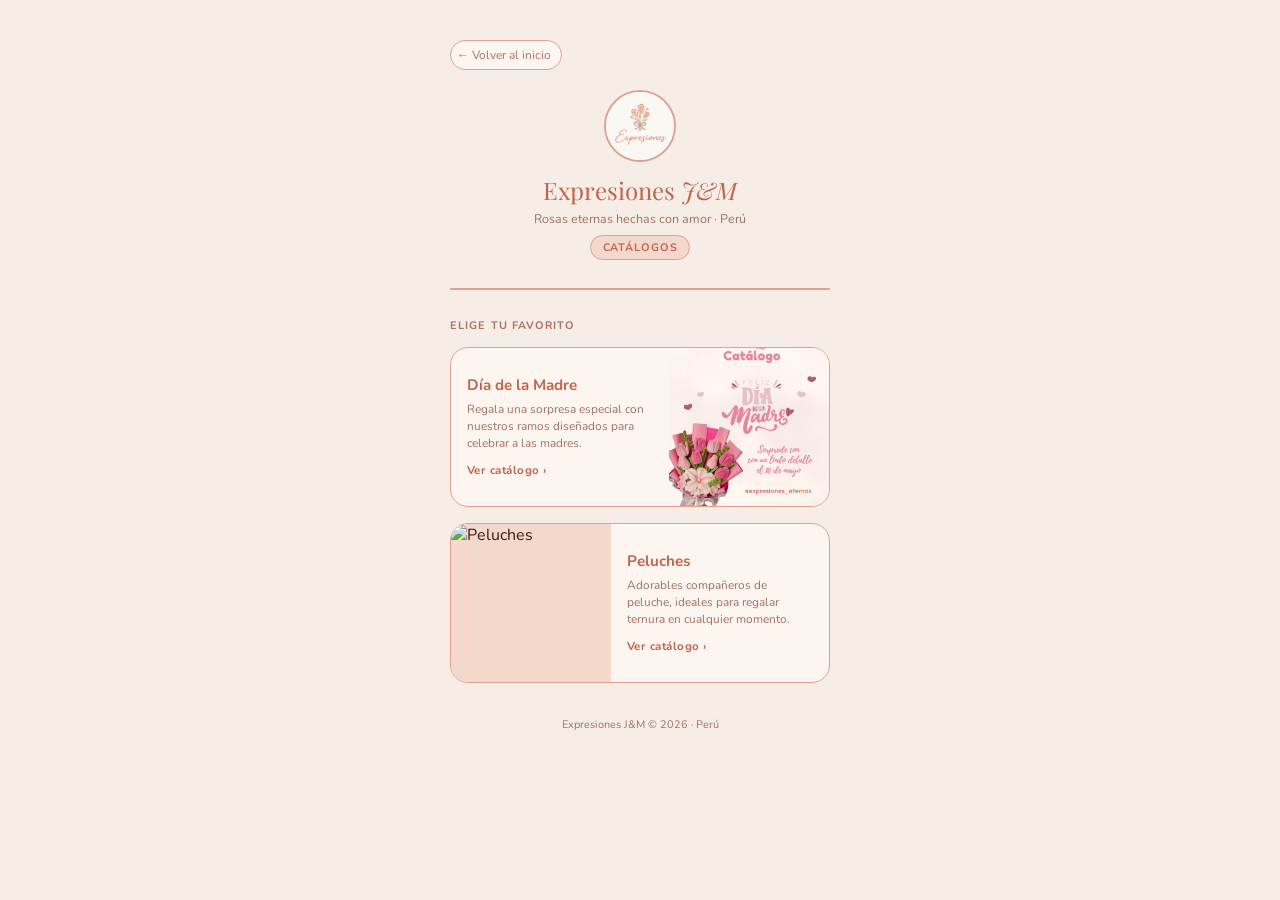
==== catalogos/index.html @ 3ef2c2bb "subi catalogo dia de la madre" ====
<!DOCTYPE html>
<html lang="es">
<head>
  <meta charset="UTF-8"/>
  <meta name="viewport" content="width=device-width, initial-scale=1.0"/>
  <title>Catálogos – Expresiones J&M 🌹</title>
  <meta name="description" content="Explora nuestros catálogos de ramos, ramos con peluche y peluches."/>
  <link rel="preconnect" href="https://fonts.googleapis.com"/>
  <link rel="preconnect" href="https://fonts.gstatic.com" crossorigin/>
  <link href="https://fonts.googleapis.com/css2?family=Playfair+Display:ital,wght@0,400;1,400&family=Nunito:wght@300;400;600&display=swap" rel="stylesheet"/>
  <style>
    *, *::before, *::after { box-sizing: border-box; margin: 0; padding: 0; }
    html { scroll-behavior: smooth; }
    body {
      font-family: 'Nunito', sans-serif;
      background: #f5ede6;
      color: #3b1a0e;
      min-height: 100vh;
      overflow-x: hidden;
    }
    .page {
      max-width: 420px;
      margin: 0 auto;
      padding: 40px 20px 80px;
    }

    /* HERO */
    .hero {
      text-align: center;
      padding: 0 0 28px;
    }
    .logo-img {
      width: 72px;
      height: 72px;
      border-radius: 50%;
      object-fit: cover;
      border: 2.5px solid #e0a090;
      display: block;
      margin: 0 auto 12px;
      background: #f5ede6;
    }
    .hero h1 {
      font-family: 'Playfair Display', serif;
      font-size: 1.5rem;
      font-weight: 400;
      color: #c1644a;
      margin-bottom: 4px;
    }
    .hero h1 em { font-style: italic; }
    .hero p {
      font-size: .78rem;
      color: #a07060;
    }
    .badge {
      display: inline-block;
      margin-top: 8px;
      background: #f5d8cc;
      color: #c1644a;
      font-size: .68rem;
      font-weight: 700;
      letter-spacing: .08em;
      text-transform: uppercase;
      padding: 4px 12px;
      border-radius: 20px;
      border: 1px solid #e0a090;
    }

    .divider {
      height: 1.5px;
      background: #e0a090;
      border-radius: 2px;
      margin: 0 0 28px;
    }

    /* SECTION LABEL */
    .section-label {
      font-size: .68rem;
      font-weight: 700;
      letter-spacing: .1em;
      text-transform: uppercase;
      color: #b07060;
      margin-bottom: 14px;
    }

    /* CATALOG CARD */
    .catalog-card {
      background: #fdf6f0;
      border: 1.5px solid #e0a090;
      border-radius: 18px;
      margin-bottom: 16px;
      overflow: hidden;
      display: flex;
      align-items: stretch;
      height: 160px;
      text-decoration: none;
      color: #3b1a0e;
      transition: background .15s, transform .1s;
    }
    .catalog-card:hover { background: #f5d8cc; }
    .catalog-card:active { transform: scale(.98); }

    .catalog-card.img-left  { flex-direction: row; }
    .catalog-card.img-right { flex-direction: row-reverse; }

    .card-img-wrap {
      width: 160px;
      min-width: 160px;
      align-self: stretch;
      flex-shrink: 0;
      background: #f5d8cc;
      display: block;
      overflow: hidden;
    }

    .card-img-wrap img {
      width: 100%;
      height: 100%;
      object-fit: cover;
      object-position: center;
      display: block;
    }

    .card-img-placeholder {
      font-size: 3.4rem;
      opacity: .65;
      user-select: none;
    }

    .card-body {
      flex: 1;
      padding: 18px 16px;
      display: flex;
      flex-direction: column;
      justify-content: center;
      gap: 6px;
    }

    .card-body strong {
      font-size: .95rem;
      font-weight: 700;
      color: #c1644a;
      display: block;
    }
    .card-body p {
      font-size: .74rem;
      color: #a07060;
      line-height: 1.45;
    }
    .card-cta {
      display: inline-flex;
      align-items: center;
      gap: 4px;
      margin-top: 4px;
      font-size: .72rem;
      font-weight: 700;
      color: #c1644a;
      letter-spacing: .04em;
    }

    /* BACK BUTTON */
    .back-btn {
      display: inline-flex;
      align-items: center;
      gap: 6px;
      font-size: .75rem;
      color: #b07060;
      text-decoration: none;
      margin-bottom: 20px;
      padding: 6px 10px 6px 6px;
      border-radius: 20px;
      border: 1px solid #e0a090;
      background: #fdf6f0;
      transition: background .15s;
    }
    .back-btn:hover { background: #f5d8cc; }

    /* FOOTER */
    .footer {
      text-align: center;
      font-size: .68rem;
      color: #a07060;
      margin-top: 32px;
      line-height: 1.8;
    }
  </style>
</head>
<body>

<div class="page">

  <!-- BOTÓN VOLVER -->
  <a href="../index.html" class="back-btn">&#8592; Volver al inicio</a>

  <header class="hero">
    <img class="logo-img" src="../logo2.png" alt="Expresiones J&M"/>
    <h1>Expresiones <em>J&amp;M</em></h1>
    <p>Rosas eternas hechas con amor &middot; Perú</p>
    <span class="badge">Catálogos</span>
  </header>

  <div class="divider"></div>

  <main>
    <p class="section-label">Elige tu favorito</p>

    <!-- ── CATÁLOGO 1: RAMOS ── imagen a la IZQUIERDA -->
    <!--<a href="https://canva.link/swrdghigz5zs8mt" target="_blank" class="catalog-card img-left">
      <div class="card-img-wrap">
          <img src="ramos.png" alt="Ramos"/>
      </div>
      <div class="card-body">
        <strong>Ramos eternos</strong>
        <p>Diseños únicos que duran para siempre, perfectos para cualquier ocasión especial.</p>
        <span class="card-cta">Ver catálogo ›</span>
      </div>
    </a>-->

    <!-- ── CATÁLOGO 2: RAMOS CON PELUCHE ── imagen a la DERECHA -->
    <!--<a href="https://canva.link/v8qzy1mea9nye61" target="_blank" class="catalog-card img-right">
      <div class="card-img-wrap">
          <img src="ramos-peluche.png" alt="Ramos con peluche"/>
      </div>
      <div class="card-body">
        <strong>Ramos con peluche</strong>
        <p>La combinación perfecta: flores eternas y un peluche tierno para sorprender con amor.</p>
        <span class="card-cta">Ver catálogo ›</span>
      </div>
    </a>-->

    <!-- ── CATÁLOGO 2: DIA DE LA MADRE ── imagen a la DERECHA -->
    <a href="https://canva.link/xtj8fv7kf161yfy" target="_blank" class="catalog-card img-right">
      <div class="card-img-wrap">
          <img src="madre.png" alt="Día de la Madre"/>
      </div>
      <div class="card-body">
        <strong>Día de la Madre</strong>
        <p>Regala una sorpresa especial con nuestros ramos diseñados para celebrar a las madres.</p>
        <span class="card-cta">Ver catálogo ›</span>
      </div>
    </a>

    <!-- ── CATÁLOGO 3: PELUCHES ── imagen a la IZQUIERDA -->
    <a href="https://canva.link/raghjpw426gk8da" target="_blank" class="catalog-card img-left">
      <div class="card-img-wrap">
          <img src="peluches.png" alt="Peluches"/>
      </div>
      <div class="card-body">
        <strong>Peluches</strong>
        <p>Adorables compañeros de peluche, ideales para regalar ternura en cualquier momento.</p>
        <span class="card-cta">Ver catálogo ›</span>
      </div>
    </a>

  </main>

  <footer class="footer">
    Expresiones J&amp;M &copy; 2026 &middot; Perú
  </footer>

</div>

</body>
</html>
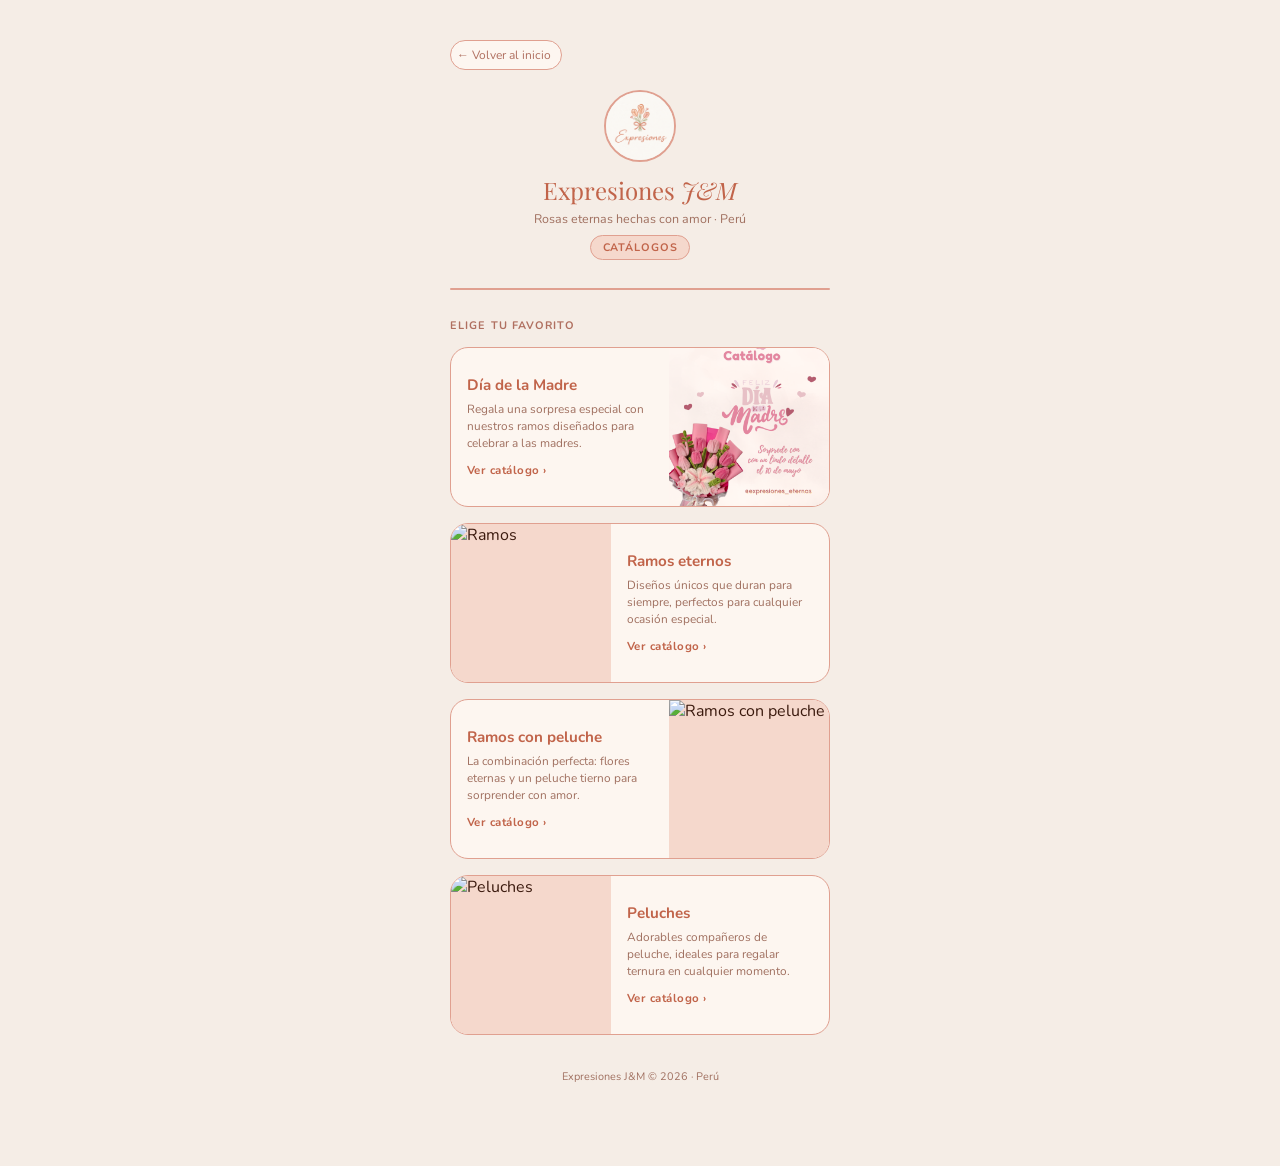
==== commit 48e39d86: "agregado catalogos" ====
--- a/catalogos/index.html
+++ b/catalogos/index.html
@@ -203,8 +203,20 @@
   <main>
     <p class="section-label">Elige tu favorito</p>
 
+    <!-- ── CATÁLOGO 2: DIA DE LA MADRE ── imagen a la DERECHA -->
+    <a href="https://canva.link/xtj8fv7kf161yfy" target="_blank" class="catalog-card img-right">
+      <div class="card-img-wrap">
+          <img src="madre.png" alt="Día de la Madre"/>
+      </div>
+      <div class="card-body">
+        <strong>Día de la Madre</strong>
+        <p>Regala una sorpresa especial con nuestros ramos diseñados para celebrar a las madres.</p>
+        <span class="card-cta">Ver catálogo ›</span>
+      </div>
+    </a>
+
     <!-- ── CATÁLOGO 1: RAMOS ── imagen a la IZQUIERDA -->
-    <!--<a href="https://canva.link/swrdghigz5zs8mt" target="_blank" class="catalog-card img-left">
+    <a href="https://canva.link/swrdghigz5zs8mt" target="_blank" class="catalog-card img-left">
       <div class="card-img-wrap">
           <img src="ramos.png" alt="Ramos"/>
       </div>
@@ -213,28 +225,16 @@
         <p>Diseños únicos que duran para siempre, perfectos para cualquier ocasión especial.</p>
         <span class="card-cta">Ver catálogo ›</span>
       </div>
-    </a>-->
+    </a>
 
     <!-- ── CATÁLOGO 2: RAMOS CON PELUCHE ── imagen a la DERECHA -->
-    <!--<a href="https://canva.link/v8qzy1mea9nye61" target="_blank" class="catalog-card img-right">
+    <a href="https://canva.link/v8qzy1mea9nye61" target="_blank" class="catalog-card img-right">
       <div class="card-img-wrap">
           <img src="ramos-peluche.png" alt="Ramos con peluche"/>
       </div>
       <div class="card-body">
         <strong>Ramos con peluche</strong>
         <p>La combinación perfecta: flores eternas y un peluche tierno para sorprender con amor.</p>
-        <span class="card-cta">Ver catálogo ›</span>
-      </div>
-    </a>-->
-
-    <!-- ── CATÁLOGO 2: DIA DE LA MADRE ── imagen a la DERECHA -->
-    <a href="https://canva.link/xtj8fv7kf161yfy" target="_blank" class="catalog-card img-right">
-      <div class="card-img-wrap">
-          <img src="madre.png" alt="Día de la Madre"/>
-      </div>
-      <div class="card-body">
-        <strong>Día de la Madre</strong>
-        <p>Regala una sorpresa especial con nuestros ramos diseñados para celebrar a las madres.</p>
         <span class="card-cta">Ver catálogo ›</span>
       </div>
     </a>
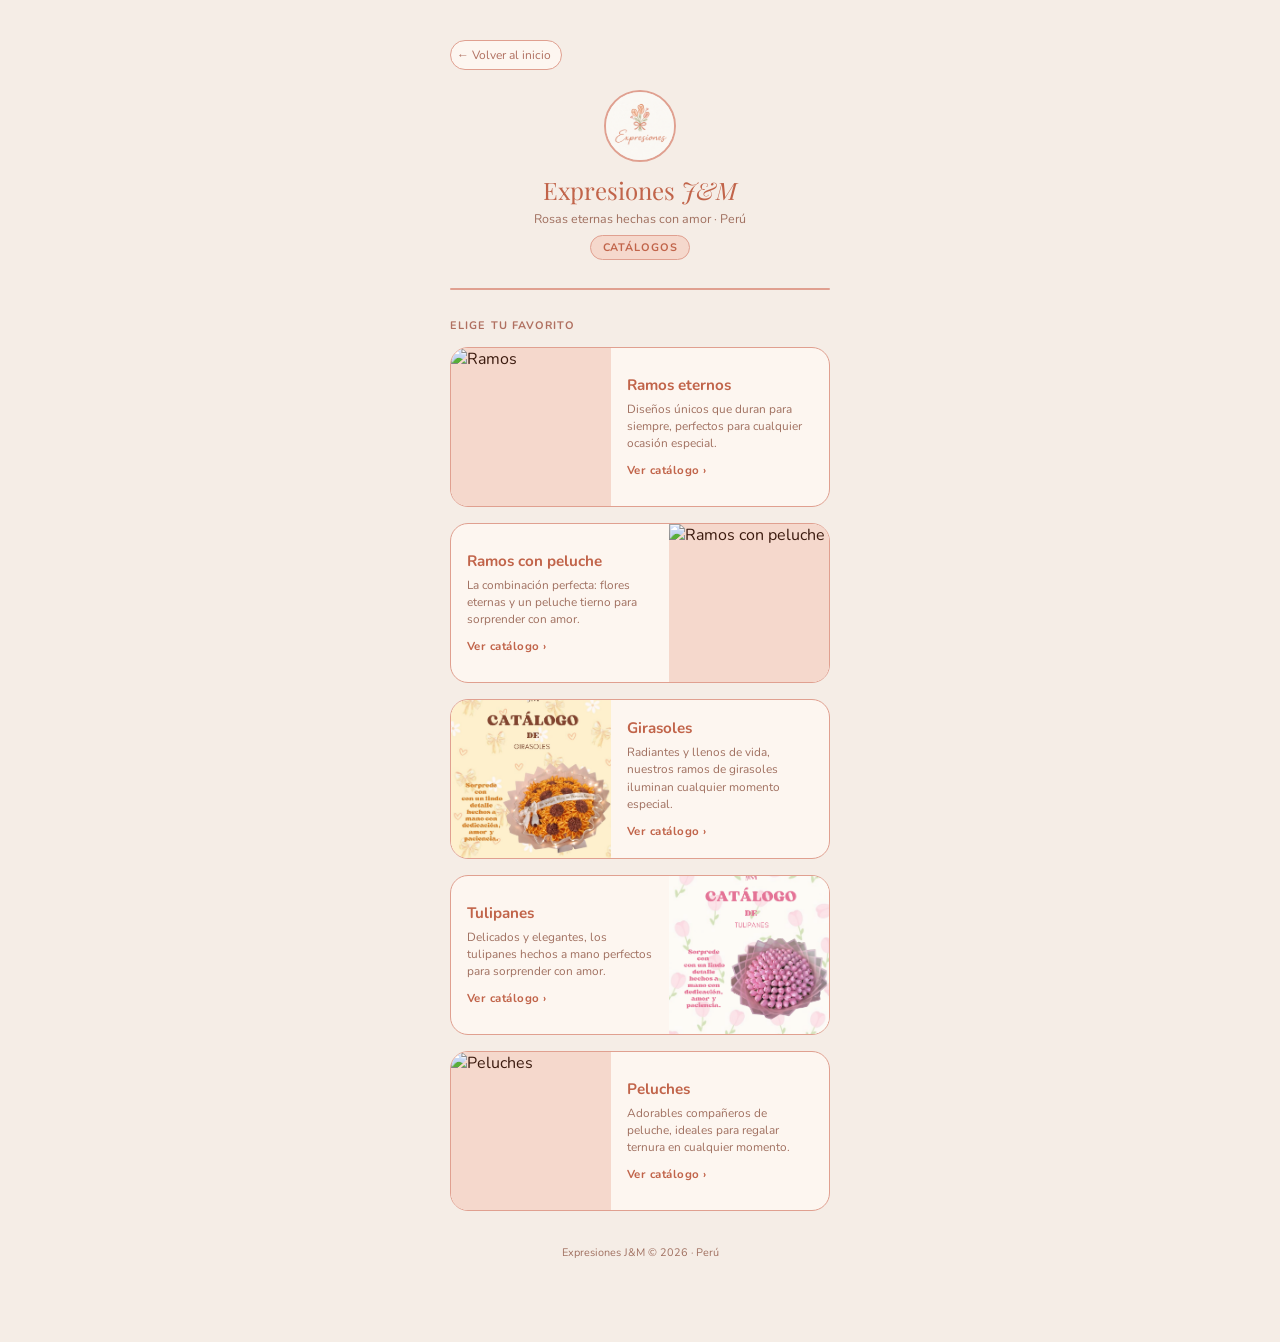
==== commit 7a3da336: "agregados girasoles y tulipanes catalogo" ====
--- a/catalogos/index.html
+++ b/catalogos/index.html
@@ -203,19 +203,7 @@
   <main>
     <p class="section-label">Elige tu favorito</p>
 
-    <!-- ── CATÁLOGO 2: DIA DE LA MADRE ── imagen a la DERECHA -->
-    <a href="https://canva.link/xtj8fv7kf161yfy" target="_blank" class="catalog-card img-right">
-      <div class="card-img-wrap">
-          <img src="madre.png" alt="Día de la Madre"/>
-      </div>
-      <div class="card-body">
-        <strong>Día de la Madre</strong>
-        <p>Regala una sorpresa especial con nuestros ramos diseñados para celebrar a las madres.</p>
-        <span class="card-cta">Ver catálogo ›</span>
-      </div>
-    </a>
-
-    <!-- ── CATÁLOGO 1: RAMOS ── imagen a la IZQUIERDA -->
+    <!-- ── CATÁLOGO: RAMOS ── imagen a la IZQUIERDA -->
     <a href="https://canva.link/swrdghigz5zs8mt" target="_blank" class="catalog-card img-left">
       <div class="card-img-wrap">
           <img src="ramos.png" alt="Ramos"/>
@@ -227,7 +215,7 @@
       </div>
     </a>
 
-    <!-- ── CATÁLOGO 2: RAMOS CON PELUCHE ── imagen a la DERECHA -->
+    <!-- ── CATÁLOGO: RAMOS CON PELUCHE ── imagen a la DERECHA -->
     <a href="https://canva.link/v8qzy1mea9nye61" target="_blank" class="catalog-card img-right">
       <div class="card-img-wrap">
           <img src="ramos-peluche.png" alt="Ramos con peluche"/>
@@ -239,7 +227,31 @@
       </div>
     </a>
 
-    <!-- ── CATÁLOGO 3: PELUCHES ── imagen a la IZQUIERDA -->
+    <!-- ── CATÁLOGO: GIRASOLES ── imagen a la IZQUIERDA -->
+    <a href="https://canva.link/i32p2rv7h4nhmqk" target="_blank" class="catalog-card img-left">
+      <div class="card-img-wrap">
+          <img src="girasoles.png" alt="Girasoles"/>
+      </div>
+      <div class="card-body">
+        <strong>Girasoles</strong>
+        <p>Radiantes y llenos de vida, nuestros ramos de girasoles iluminan cualquier momento especial.</p>
+        <span class="card-cta">Ver catálogo ›</span>
+      </div>
+    </a>
+
+    <!-- ── CATÁLOGO: TULIPANES ── imagen a la DERECHA -->
+    <a href="https://canva.link/xe85y9tgrxdc2p0" target="_blank" class="catalog-card img-right">
+      <div class="card-img-wrap">
+          <img src="tulipanes.png" alt="Tulipanes"/>
+      </div>
+      <div class="card-body">
+        <strong>Tulipanes</strong>
+        <p>Delicados y elegantes, los tulipanes hechos a mano perfectos para sorprender con amor.</p>
+        <span class="card-cta">Ver catálogo ›</span>
+      </div>
+    </a>
+
+    <!-- ── CATÁLOGO: PELUCHES ── imagen a la IZQUIERDA -->
     <a href="https://canva.link/raghjpw426gk8da" target="_blank" class="catalog-card img-left">
       <div class="card-img-wrap">
           <img src="peluches.png" alt="Peluches"/>
